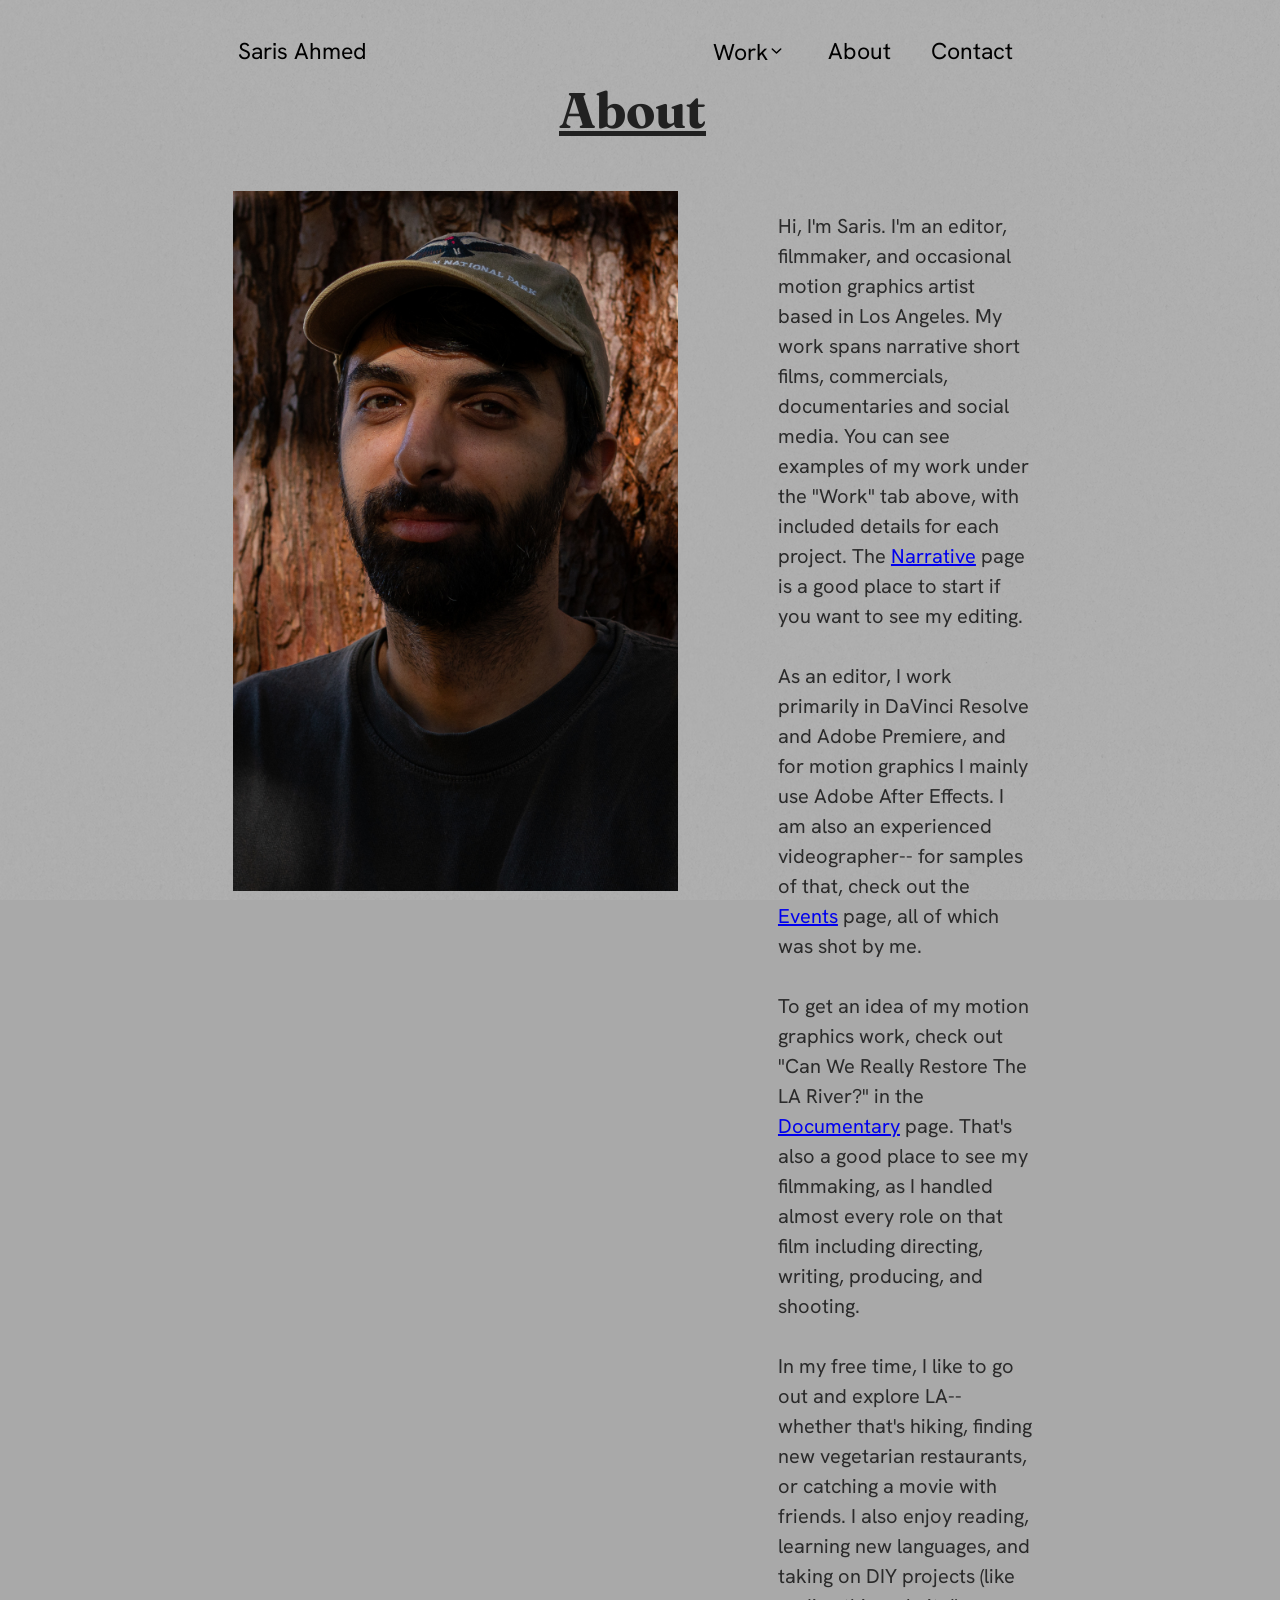
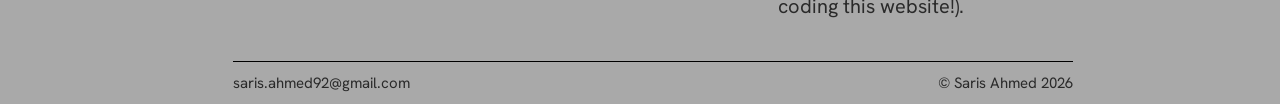
==== about.html @ 533abd67 "Mobile testing" ====
<!doctype html>
<html lang="en">
  <head>
    <meta charset="utf-8" />
    <meta name="viewport" content="width=device-width, initial-scale=1">
    <title>About - Saris Ahmed</title>
    <link
      href="https://fonts.googleapis.com/css?family=Roboto+Condensed:300%7CCinzel+Decorative:700"
      rel="stylesheet" />
    <link href="https://fonts.googleapis.com/css2?family=Fraunces:ital,opsz,wght@0,9..144,100..900;1,9..144,100..900&family=Hanken+Grotesk:ital,wght@0,100..900;1,100..900&display=swap" rel="stylesheet">  
    <link href="style.css" rel="stylesheet" />
    <link rel="stylesheet" href="https://cdnjs.cloudflare.com/ajax/libs/font-awesome/4.7.0/css/font-awesome.min.css">
	<script src="script.js" defer></script>
  </head>

  <body>
    <header>
		<!-- Main Menu goes here -->
        <nav class="navbar">
            <ul>
                <li><a class="saris" rel="home" href="index.html" title="Saris Ahmed" itemprop="url">Saris Ahmed</a></li>
                <li class="header_space"></li>
                <li>
                    <div class="dropdown">
                        <button class="dropbtn">Work</button>
                        <div class="dropdown-content">
                            <a href="narrative.html">Narrative</a>
                            <a href="documentary.html">Documentary</a>
                            <a href="events.html">Events</a>
                        </div>
                </li>
                <li><a href="about.html">About</a></li>
                <li><a href="contact.html">Contact</a></li>
            </ul>
        </nav>
    </header>

    <main>
        <article>
            <h1>About</h1>
                <div class="about">
                    <img src="images/portrait_trimmed.jpg" alt="Photo of me" height="700">
                    <p>Hi, I'm Saris. I'm an editor, filmmaker, and occasional motion graphics artist based in Los Angeles. My work spans narrative short films, commercials, documentaries and social media. You can see examples of my work under the "Work" tab above, with included details for each project. The <a href="file:///home/saris/Documents/web-projects/sarisahmed/narrative.html">Narrative</a> page is a good place to start if you want to see my editing.
                    <br><br>
                    As an editor, I work primarily in DaVinci Resolve and Adobe Premiere, and for motion graphics I mainly use Adobe After Effects. I am also an experienced videographer-- for samples of that, check out the <a href="file:///home/saris/Documents/web-projects/sarisahmed/events.html">Events</a> page, all of which was shot by me. 
                    <br><br>
                    To get an idea of my motion graphics work, check out "Can We Really Restore The LA River?" in the <a href="file:///home/saris/Documents/web-projects/sarisahmed/documentary.html">Documentary</a> page. That's also a good place to see my filmmaking, as I handled almost every role on that film including directing, writing, producing, and shooting.
                    <br><br>
                    In my free time, I like to go out and explore LA-- whether that's hiking, finding new vegetarian restaurants, or catching a movie with friends. I also enjoy reading, learning new languages, and taking on DIY projects (like coding this website!).</p>
                </div>
        </article>
    </main>

    <footer>
        <ul>
            <li>saris.ahmed92@gmail.com</li>
            <li class="footer_space"></li>
            <li>© Saris Ahmed 2026</li>
        </ul>
    </footer>
  </body>
</html>
---- style.css ----
/*****************/
/* General setup */
/*****************/

body {
  min-height: 100vh;
  margin: 0;
  display: flex;
  flex-direction: column;
}

html {
  font-size: 10px;
  background-color: darkgrey;
  scrollbar-gutter: stable;
  /* background-image: linear-gradient(to bottom, #f7f2eb 0, #f7f2eb 200px, #fff 700px, #fff 100%); */
}

html::before {
  content: "";
  position: fixed;
  background-repeat: repeat;
  inset: 0;
  background-image: url("images/film_grain.avif");
  opacity: 0.1; 
  z-index: -1; 
}

body {
  width: 60%;
  min-width: 800px;
  max-width: 1600px;
  margin: 0 auto;
}

/***************/
/* Typography */
/**************/

h1,
h2 {
  font-family: "Fraunces", serif;
  color: #212121;
  font-weight: bold;
  text-decoration: underline;
}

p,
li {
  font-family: "Hanken Grotesk", sans-serif;
  color: #2a2a2a;
}

h1 {
  font-size: 5rem;
  text-align: center;
}

h2 {
  font-size: 3rem;
  text-align: left;
}

p,
li {
  font-size: 1.6rem;
  line-height: 1.5;
}

/*****************/
/* Header layout */
/*****************/

h1 {
  margin-top: 0;
  margin-bottom: 3rem;
  justify-self: center;
}

header {
  margin-top: 3%;
}

.saris {
  margin-left: -1.5rem;
}

.header_space  {
  flex: 3;
}

nav ul {
  padding: 0;
  list-style-type: none;
  display: flex;
}

nav li {
  text-align: center;
  padding-left: 2rem;
  padding-right: 2rem;
}

nav a,
.dropdown .dropbtn {
  font-size: 2.3rem;
  /* text-transform: uppercase; */
  /* font-weight: bold; */
  text-decoration: none;
  color: black;
  display: block;
}

nav a {
  flex: 0 0 auto;
  white-space: nowrap;
}

/***************/
/* Main layout */
/***************/

main {
  flex: 1;
  display: flex;
  gap: 10px;
}

article {
  flex: 4;
}

.grid {
  width: 100%;
  max-width: 1100px;
  min-width: 0;
  height: auto;

  margin: 2rem auto;
  padding: 1.5rem;
  box-sizing: border-box;

  display: grid;
  grid-template-columns: minmax(0, 1fr) minmax(0, 1fr);
  gap: 3rem;
  align-items: center;
}

.grid_video {
  width: 100%;
  min-width: 0;
}

.grid_video iframe,
.grid_video video {
  display: block;
  width: 100%;
  height: auto;
  aspect-ratio: 16 / 9;
}

.grid p {
  padding: 0;
  margin: 0;
}

article .grid:nth-child(even) {
  background-color: #d9d9d955;
}

article .grid:nth-child(odd) {
  background-color: #8a8a8a40;
}

.about {
  margin-top: 5rem;
  display: flex;
  gap: 10rem;
}

/* @media (max-width: 700px) {
  .about {
    display: block;
    flex-direction: row;
    gap: 2rem;
    margin-top: 4rem;
  }

  .about p,
  .about img, {
    width: 100%;
    flex: 0 1 auto;
  }
} */

.about p {
  width: 50%;
  font-size: 2rem;
}

.email p {
  margin-top: 15rem;
  justify-self: center;
  text-align: center;
  font-size: 2.5rem;
}

footer {
  width: 105%;
  margin-top: auto;
  text-align: right;
}

footer ul {
  margin-top: 2rem;
  border-top: 1.2px solid black;
  padding: 1rem 0 0 0;
  list-style-type: none;
  display: flex;
}

footer li {
  font-size: 1.5rem;
}

.footer_space {
  flex: 3;
}

/********************/
/* Dropdown styling */
/********************/

.dropdown {
  float: left;
  overflow: hidden;
}

.dropdown .dropbtn {
  margin-top: 2px;
  border: none;
  outline: none;
  background-color: inherit;
  font-family: inherit;
  display: inline-flex;
}

.dropdown .dropbtn::after {
  content: url("images/chevron-down.svg");
  zoom: 70%;
  padding-top: 0.8rem;
  margin-right: -0.5rem;
  transition: transform 0.2s ease;
}

.dropdown:hover .dropbtn::after {
  content: url("images/chevron-down.svg");
  zoom: 70%;
  padding-bottom: -0.8em;
  margin-right: -0.5rem;
  transform: rotate(0.5turn);
  -webkit-mask: url("images/chevron-down.svg") center / contain no-repeat;
  mask: url("images/chevron-down.svg") center / contain no-repeat;
}

.navbar a:hover, .dropdown:hover .dropbtn {
  color: rgb(103, 103, 103);
  text-decoration: underline;
}

.dropdown-content {
  display: none;
  position: absolute;
  background-color: rgb(188, 188, 188);
  border: 1px solid black;
  min-width: 120px;
  box-shadow: 0px 8px 16px 0px rgba(0,0,0,0.2);
  z-index: 1;
}

.dropdown-content a {
  font-size: 1.7rem;
  float: none;
  color: black;
  padding: 12px 16px;
  text-decoration: none;
  display: block;
  text-align: left;
}

.dropdown:hover .dropdown-content {
  display: block;
}

/*******************/
/* Youtube styling */
/*******************/

.showreel_container .youtube-preview{
  width: 100%;
  max-width: none;
  margin: 2rem auto;
  aspect-ratio: 16 / 9;
  position: relative;
  overflow: hidden;
}

.youtube-preview {
  width: 100%;
  max-width: 600px;
  margin: 2rem auto;
  aspect-ratio: 16 / 9;
  position: relative;
  overflow: hidden;
}

.youtube-preview button,
.youtube-preview iframe,
.youtube-preview img {
  width: 100%;
  height: 100%;
}

.youtube-preview iframe {
  display: block;
  border: 0;
  width: 100%;
  height: 100%;
  inset: 0;
}

.youtube-preview button {
  position: relative;
  padding: 0;
  border: 0;
  cursor: pointer;
  background: none;
}

.youtube-preview img {
  display: block;
  object-fit: cover;
}

.play-button {
  position: absolute;
  top: 50%;
  left: 50%;
  transform: translate(-50%, -50%);

  padding: 0.7rem 1rem;
  color: white;
  background: #e62117;
  border-radius: 0.7rem;
  font-size: 1.5rem;
}

.showreel_container .play-button {
  zoom: 200%;
}
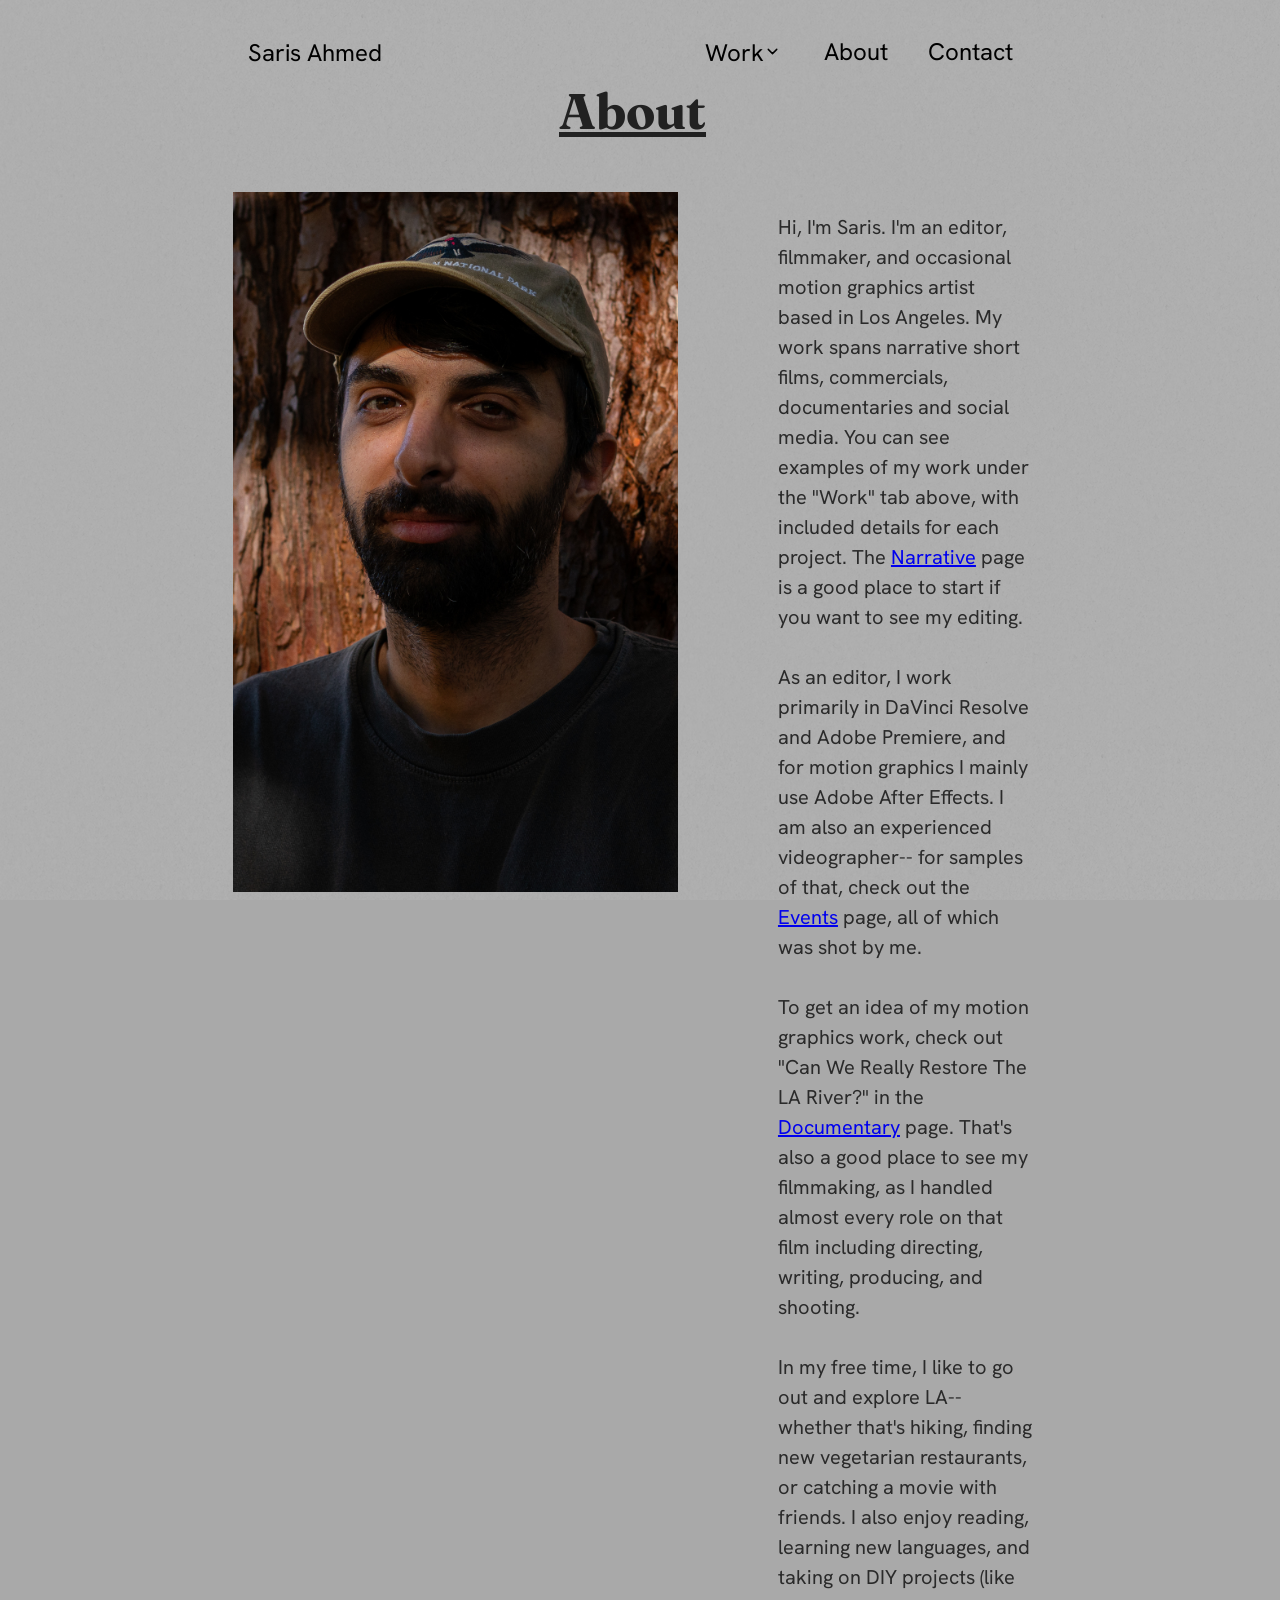
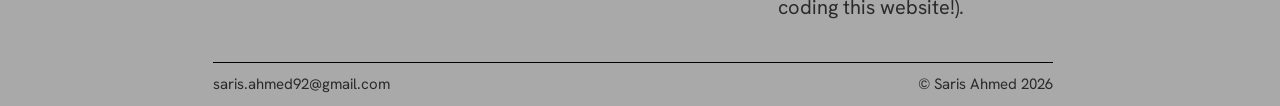
==== commit 09d96c03: "Mobile testing" ====
--- a/about.html
+++ b/about.html
@@ -16,10 +16,18 @@
   <body>
     <header>
 		<!-- Main Menu goes here -->
-        <nav class="navbar">
+        <a class="saris" rel="home" href="index.html" title="Saris Ahmed" itemprop="url">Saris Ahmed</a>
+        <button 
+            class="menu-toggle"
+            type="button" 
+            style="background: none; border: none; padding: 0; cursor: pointer;"
+            aria-controls="site-nav"
+            aria-expanded="false">
+            <img src="images/thin_hamburger_trimmed.png" alt="Description of button">
+        </button>
+        <nav class="navbar" id="site-nav">
             <ul>
-                <li><a class="saris" rel="home" href="index.html" title="Saris Ahmed" itemprop="url">Saris Ahmed</a></li>
-                <li class="header_space"></li>
+                <!-- <li class="header_space"></li> -->
                 <li>
                     <div class="dropdown">
                         <button class="dropbtn">Work</button>
@@ -28,6 +36,7 @@
                             <a href="documentary.html">Documentary</a>
                             <a href="events.html">Events</a>
                         </div>
+                    </div>
                 </li>
                 <li><a href="about.html">About</a></li>
                 <li><a href="contact.html">Contact</a></li>
@@ -39,7 +48,17 @@
         <article>
             <h1>About</h1>
                 <div class="about">
-                    <img src="images/portrait_trimmed.jpg" alt="Photo of me" height="700">
+                    <!-- <img src="images/portrait_trimmed.jpg" alt="Photo of me" height="700"> -->
+                    <picture>
+                        <source
+                            media="(max-width: 700px)"
+                            srcset="images/portrait_mobile2.jpg">
+
+                        <img
+                            src="images/portrait_trimmed.jpg"
+                            alt="Photo of me"
+                            height="700">
+                    </picture>
                     <p>Hi, I'm Saris. I'm an editor, filmmaker, and occasional motion graphics artist based in Los Angeles. My work spans narrative short films, commercials, documentaries and social media. You can see examples of my work under the "Work" tab above, with included details for each project. The <a href="file:///home/saris/Documents/web-projects/sarisahmed/narrative.html">Narrative</a> page is a good place to start if you want to see my editing.
                     <br><br>
                     As an editor, I work primarily in DaVinci Resolve and Adobe Premiere, and for motion graphics I mainly use Adobe After Effects. I am also an experienced videographer-- for samples of that, check out the <a href="file:///home/saris/Documents/web-projects/sarisahmed/events.html">Events</a> page, all of which was shot by me. 
--- a/style.css
+++ b/style.css
@@ -7,6 +7,7 @@
   margin: 0;
   display: flex;
   flex-direction: column;
+  font-family: "Hanken Grotesk", sans-serif;
 }
 
 html {
@@ -37,8 +38,7 @@
 /* Typography */
 /**************/
 
-h1,
-h2 {
+h1 {
   font-family: "Fraunces", serif;
   color: #212121;
   font-weight: bold;
@@ -47,7 +47,6 @@
 
 p,
 li {
-  font-family: "Hanken Grotesk", sans-serif;
   color: #2a2a2a;
 }
 
@@ -78,42 +77,111 @@
 }
 
 header {
+  width: 100%;
   margin-top: 3%;
+  display: flex;
+  justify-content: space-between;
+  /* border: 1px solid black; */
 }
 
 .saris {
-  margin-left: -1.5rem;
-}
-
-.header_space  {
-  flex: 3;
+  margin-left: 1.5rem;
+  align-self: center;
 }
 
 nav ul {
+  display: grid;
+  grid-auto-flow: column;
   padding: 0;
   list-style-type: none;
-  display: flex;
 }
 
 nav li {
-  text-align: center;
+  flex: 0 0 auto;
   padding-left: 2rem;
   padding-right: 2rem;
+  white-space: nowrap;
 }
 
 nav a,
+.saris,
 .dropdown .dropbtn {
-  font-size: 2.3rem;
-  /* text-transform: uppercase; */
-  /* font-weight: bold; */
+  font-size: 2.4rem;
   text-decoration: none;
   color: black;
   display: block;
 }
 
 nav a {
-  flex: 0 0 auto;
+  /* flex: 0 0 auto; */
   white-space: nowrap;
+}
+
+.menu-toggle {
+  display: none;
+  justify-self: right;
+}
+
+@media screen and (max-width: 700px) {
+  header {
+    flex-wrap: wrap;
+    align-items: center;
+  }
+
+  h1 {
+    margin-top: 5rem;
+    font-size: 9rem;
+  }
+
+  .saris {
+    flex: 1 1 auto;
+    margin: 1rem 0 0 3rem;
+    font-size: 4rem;
+  }
+  
+  .menu-toggle {
+    /* zoom: 150%; */
+    display: block;
+    margin-left: auto;
+    margin-right: 3rem;
+  }
+
+  #site-nav {
+    display: none;
+    flex: 0 0 100%;
+    order: 3;
+    width: 100%;
+    text-align: center;
+  }
+
+  nav ul {
+    margin-top: 4rem;
+    border: 2px solid black;
+    padding: 2rem;
+    margin-bottom: 1rem;
+  }
+
+  nav a,
+  .dropdown .dropbtn {
+    font-size: 6rem;
+    text-decoration: none;
+    color: #141414;
+    display: block;
+  }
+
+  .dropdown .dropbtn {
+    padding-left: 3rem;
+  }
+
+  #site-nav.is-open {
+    display: flex !important;
+    justify-content: center;
+  }
+
+  #site-nav.is-open ul {
+    display: flex;
+    flex-direction: column;
+  }
 }
 
 /***************/
@@ -124,6 +192,7 @@
   flex: 1;
   display: flex;
   gap: 10px;
+  min-width: 0;
 }
 
 article {
@@ -178,24 +247,44 @@
   gap: 10rem;
 }
 
-/* @media (max-width: 700px) {
+.about p {
+  width: 100%;
+  font-size: 2rem;
+}
+
+@media (max-width: 700px) {
   .about {
-    display: block;
-    flex-direction: row;
+    width: 100%;
+    max-width: 100%;
+    box-sizing: border-box;
+
+    display: flex;
+    flex-direction: column;
     gap: 2rem;
     margin-top: 4rem;
-  }
-
-  .about p,
-  .about img, {
+    padding: 0 5rem;
+  }
+
+  .about p {
     width: 100%;
-    flex: 0 1 auto;
-  }
-} */
-
-.about p {
-  width: 50%;
-  font-size: 2rem;
+    max-width: 100%;
+    flex: none;
+    margin: 0;
+    font-size: clamp(1.4rem, 6.5vw, 5rem);
+    overflow-wrap: break-word;
+    margin-top: 2rem;
+    padding-right: 1rem;
+    /* text-align: justify; */
+    /* hyphens: auto; */
+  }
+
+  .about img,
+  .about picture {
+    width: 100%;
+    max-width: 100%;
+    height: auto;
+    align-self: center;
+  }
 }
 
 .email p {
@@ -207,6 +296,7 @@
 
 footer {
   width: 105%;
+  align-self: center;
   margin-top: auto;
   text-align: right;
 }
@@ -225,6 +315,36 @@
 
 .footer_space {
   flex: 3;
+}
+
+@media (max-width: 700px) {
+  footer {
+    width: 90%;
+    margin-top: 5rem;
+    display: flex;
+    flex-direction: column;
+    border-top: 2px solid black;
+    padding: 0;
+  }
+
+  footer ul {
+    margin-top: none;
+    padding: 0;
+    flex-direction: column;
+    border-top: none;
+  }
+
+  footer li {
+    flex: none;
+    align-self: right;
+    padding-bottom: 0.3rem;
+    font-size: clamp(1.4rem, 5vw, 4rem);
+  }
+
+  .footer_space {
+    flex: none;
+  }
+
 }
 
 /********************/
@@ -292,6 +412,12 @@
   display: block;
 }
 
+@media screen and (max-width: 700px) {
+  .dropdown-content a {
+  font-size: 5rem;
+}
+}
+
 /*******************/
 /* Youtube styling */
 /*******************/
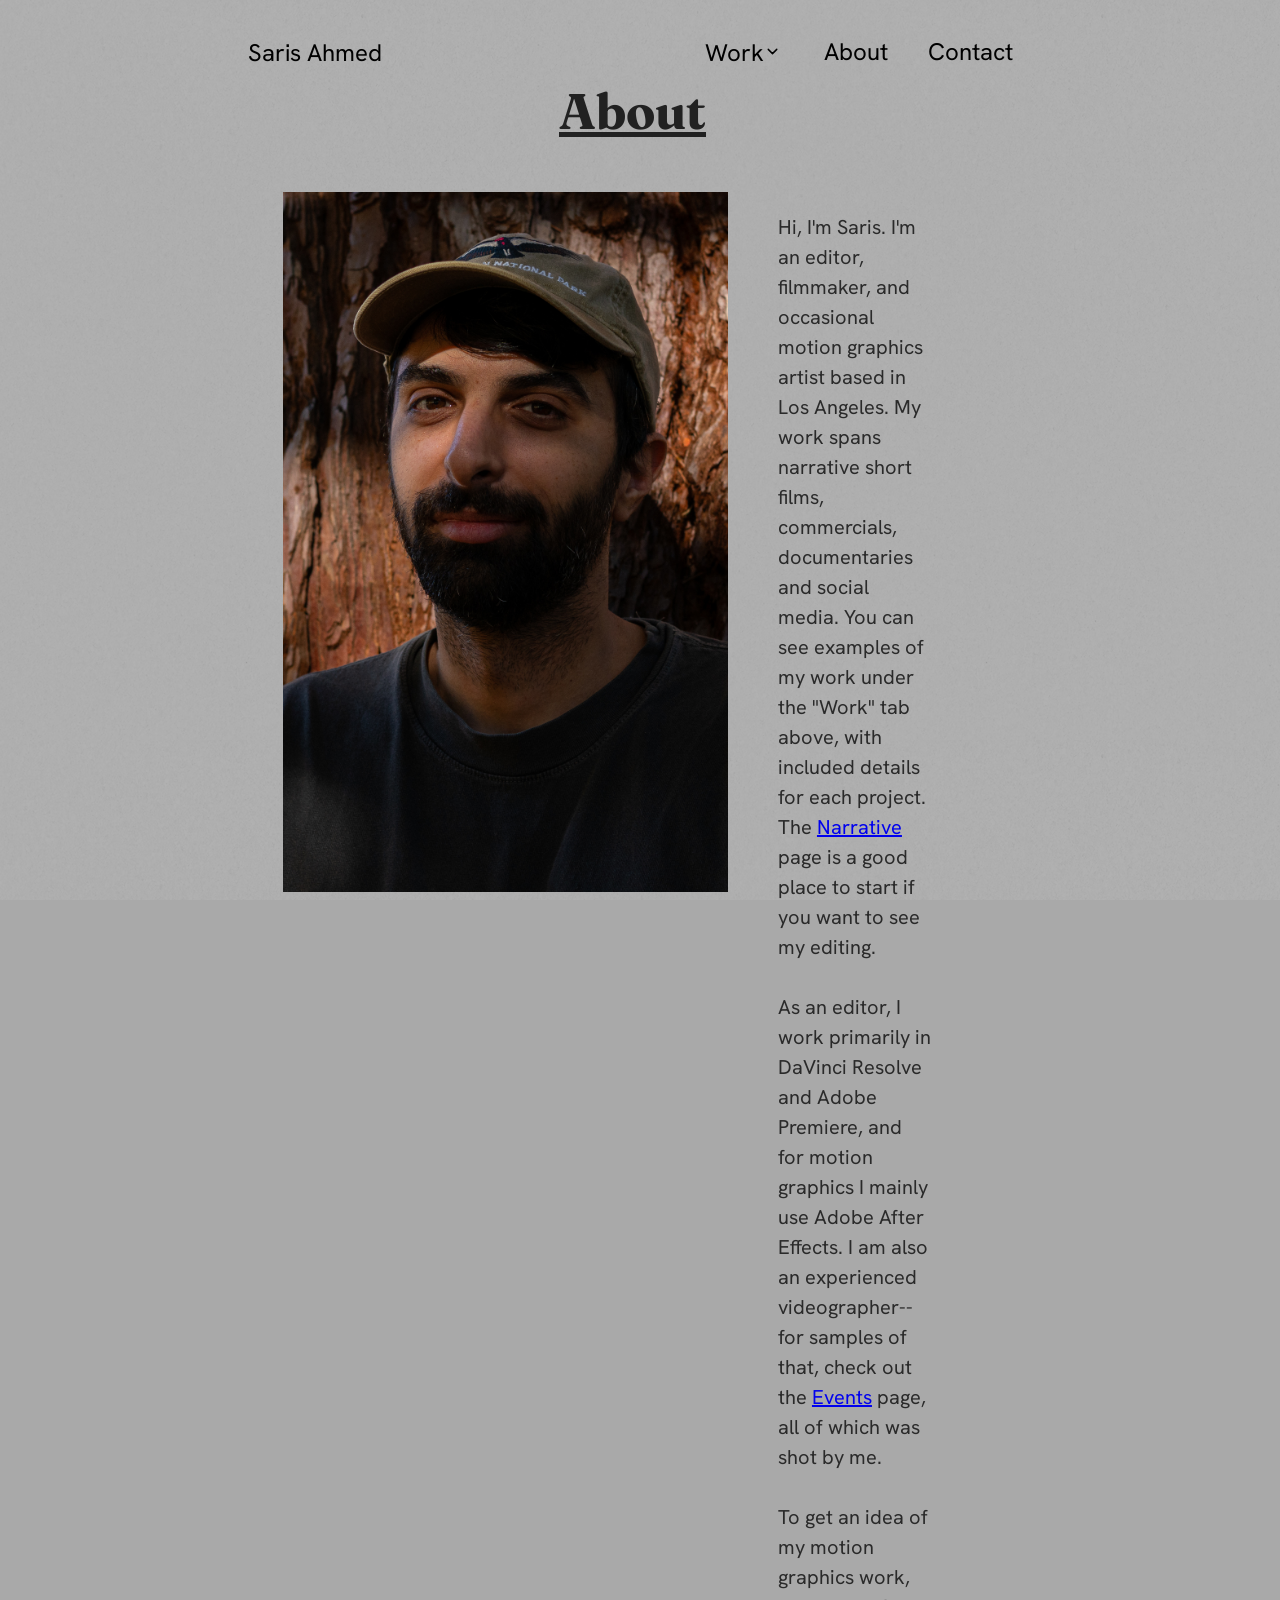
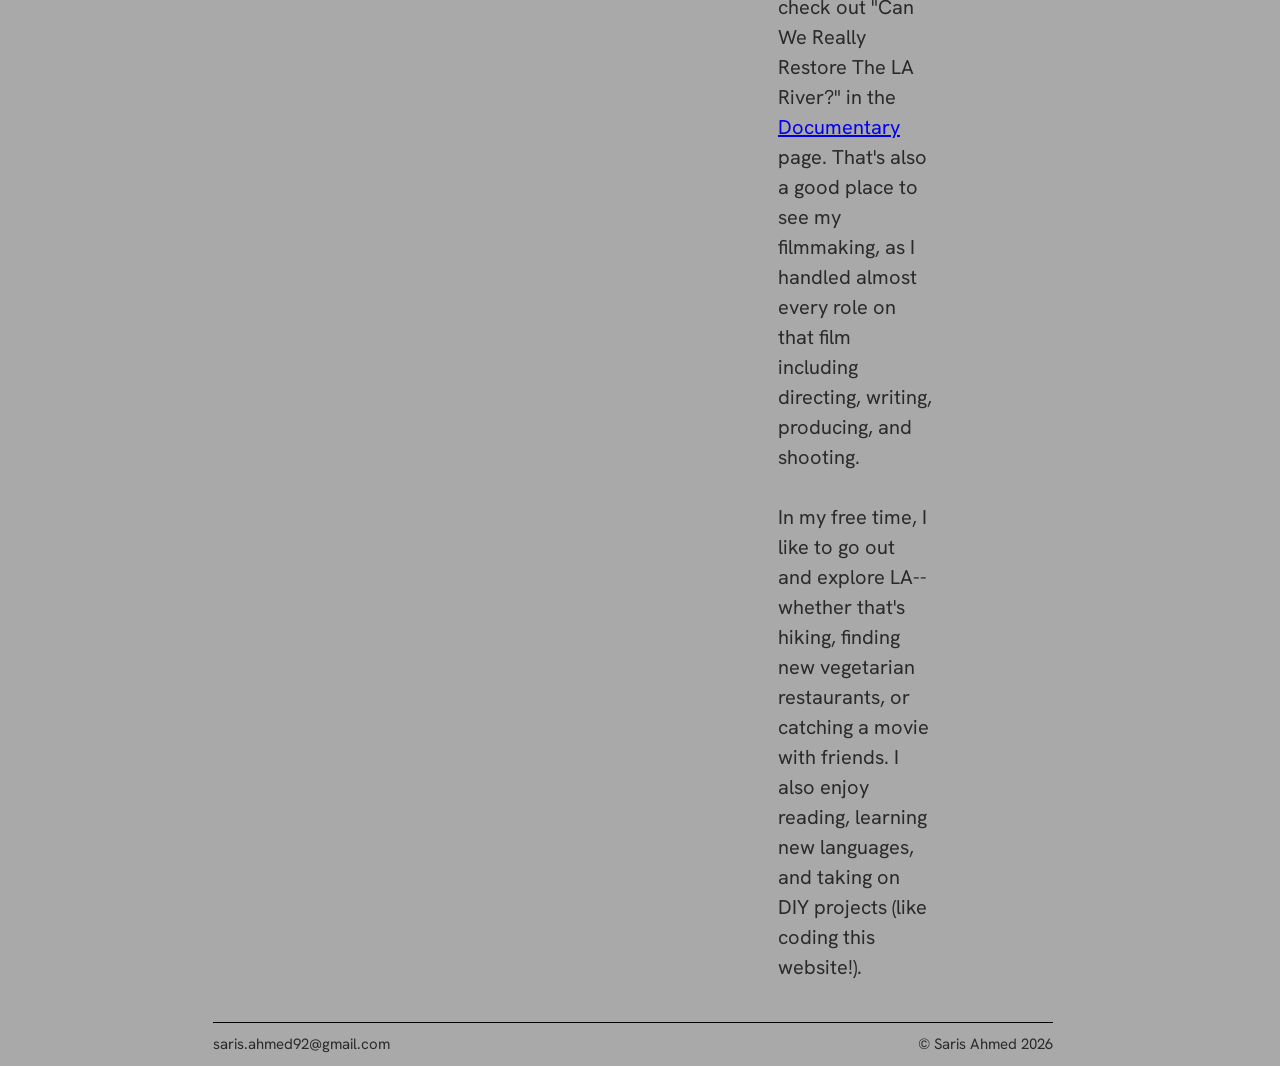
==== commit 7366561b: "Update mobile header" ====
--- a/about.html
+++ b/about.html
@@ -38,6 +38,9 @@
                         </div>
                     </div>
                 </li>
+                <li class="mobile_drop" id="drop_font"><a href="narrative.html">Narrative</a></li>
+                <li class="mobile_drop" id="drop_font"><a href="documentary.html">Documentary</a></li>
+                <li class="mobile_drop" id="drop_font"><a href="events.html">Events</a></li>
                 <li><a href="about.html">About</a></li>
                 <li><a href="contact.html">Contact</a></li>
             </ul>
@@ -59,11 +62,11 @@
                             alt="Photo of me"
                             height="700">
                     </picture>
-                    <p>Hi, I'm Saris. I'm an editor, filmmaker, and occasional motion graphics artist based in Los Angeles. My work spans narrative short films, commercials, documentaries and social media. You can see examples of my work under the "Work" tab above, with included details for each project. The <a href="file:///home/saris/Documents/web-projects/sarisahmed/narrative.html">Narrative</a> page is a good place to start if you want to see my editing.
+                    <p>Hi, I'm Saris. I'm an editor, filmmaker, and occasional motion graphics artist based in Los Angeles. My work spans narrative short films, commercials, documentaries and social media. You can see examples of my work under the "Work" tab above, with included details for each project. The <a href="narrative.html">Narrative</a> page is a good place to start if you want to see my editing.
                     <br><br>
-                    As an editor, I work primarily in DaVinci Resolve and Adobe Premiere, and for motion graphics I mainly use Adobe After Effects. I am also an experienced videographer-- for samples of that, check out the <a href="file:///home/saris/Documents/web-projects/sarisahmed/events.html">Events</a> page, all of which was shot by me. 
+                    As an editor, I work primarily in DaVinci Resolve and Adobe Premiere, and for motion graphics I mainly use Adobe After Effects. I am also an experienced videographer-- for samples of that, check out the <a href="events.html">Events</a> page, all of which was shot by me. 
                     <br><br>
-                    To get an idea of my motion graphics work, check out "Can We Really Restore The LA River?" in the <a href="file:///home/saris/Documents/web-projects/sarisahmed/documentary.html">Documentary</a> page. That's also a good place to see my filmmaking, as I handled almost every role on that film including directing, writing, producing, and shooting.
+                    To get an idea of my motion graphics work, check out "Can We Really Restore The LA River?" in the <a href="documentary.html">Documentary</a> page. That's also a good place to see my filmmaking, as I handled almost every role on that film including directing, writing, producing, and shooting.
                     <br><br>
                     In my free time, I like to go out and explore LA-- whether that's hiking, finding new vegetarian restaurants, or catching a movie with friends. I also enjoy reading, learning new languages, and taking on DIY projects (like coding this website!).</p>
                 </div>
--- a/style.css
+++ b/style.css
@@ -34,6 +34,15 @@
   margin: 0 auto;
 }
 
+@media screen and (max-width: 700px) {
+  body {
+    width: 100%;
+    min-width: 0;
+    max-width: none;
+    margin: 0;
+  }
+}
+
 /***************/
 /* Typography */
 /**************/
@@ -129,18 +138,18 @@
   }
 
   h1 {
-    margin-top: 5rem;
-    font-size: 9rem;
+    margin-top: 4rem;
+    font-size: 7rem;
   }
 
   .saris {
     flex: 1 1 auto;
     margin: 1rem 0 0 3rem;
-    font-size: 4rem;
+    font-size: 2rem;
   }
   
   .menu-toggle {
-    /* zoom: 150%; */
+    zoom: 80%;
     display: block;
     margin-left: auto;
     margin-right: 3rem;
@@ -154,29 +163,59 @@
     text-align: center;
   }
 
+  /* Hamburger dropdown animation */
+  /* #site-nav {
+  display: block;
+
+  flex: 0 0 100%;
+  max-height: 0;
+  overflow: hidden;
+  text-align: center;
+
+  opacity: 0;
+  visibility: hidden;
+  transform: translateY(-0.5rem);
+
+  transition:
+    max-height 0.25s ease,
+    opacity 0.2s ease,
+    transform 0.2s ease,
+    visibility 0s linear 0.25s;
+  } */
+
   nav ul {
     margin-top: 4rem;
     border: 2px solid black;
     padding: 2rem;
-    margin-bottom: 1rem;
+    margin-bottom: -2rem;
   }
 
   nav a,
   .dropdown .dropbtn {
-    font-size: 6rem;
+    font-size: 4rem;
     text-decoration: none;
     color: #141414;
     display: block;
   }
 
   .dropdown .dropbtn {
-    padding-left: 3rem;
+    padding-left: 2rem;
   }
 
   #site-nav.is-open {
     display: flex !important;
     justify-content: center;
   }
+
+  /* Hamburger dropdown animation */
+  /* #site-nav.is-open {
+    max-height: 30rem;
+    opacity: 1;
+    visibility: visible;
+    transform: translateY(0);
+
+    transition-delay: 0s;
+  } */
 
   #site-nav.is-open ul {
     display: flex;
@@ -243,13 +282,15 @@
 
 .about {
   margin-top: 5rem;
+  padding-left: 5rem;
   display: flex;
-  gap: 10rem;
+  gap: 5rem;
 }
 
 .about p {
   width: 100%;
   font-size: 2rem;
+  padding-right: 10rem;
 }
 
 @media (max-width: 700px) {
@@ -262,7 +303,7 @@
     flex-direction: column;
     gap: 2rem;
     margin-top: 4rem;
-    padding: 0 5rem;
+    padding: 0 3rem;
   }
 
   .about p {
@@ -270,10 +311,10 @@
     max-width: 100%;
     flex: none;
     margin: 0;
-    font-size: clamp(1.4rem, 6.5vw, 5rem);
+    font-size: clamp(1.4rem, 4vw, 5rem);
     overflow-wrap: break-word;
-    margin-top: 2rem;
-    padding-right: 1rem;
+    /* margin-top: 1rem; */
+    padding: 0 1rem 0 0;
     /* text-align: justify; */
     /* hyphens: auto; */
   }
@@ -338,7 +379,7 @@
     flex: none;
     align-self: right;
     padding-bottom: 0.3rem;
-    font-size: clamp(1.4rem, 5vw, 4rem);
+    font-size: clamp(1.4rem, 3vw, 4rem);
   }
 
   .footer_space {
@@ -388,7 +429,9 @@
   text-decoration: underline;
 }
 
-.dropdown-content {
+/* Pre dropdown animation settings */
+
+/* .dropdown-content {
   display: none;
   position: absolute;
   background-color: rgb(188, 188, 188);
@@ -396,6 +439,25 @@
   min-width: 120px;
   box-shadow: 0px 8px 16px 0px rgba(0,0,0,0.2);
   z-index: 1;
+} */
+
+.dropdown-content {
+  position: absolute;
+  background-color: rgb(188, 188, 188);
+  border: 1px solid black;
+  min-width: 120px;
+  box-shadow: 0px 8px 16px 0px rgba(0,0,0,0.2);
+  z-index: 1;
+
+  opacity: 0;
+  visibility: hidden;
+  pointer-events: none;
+  transform: translateY(-0.5rem);
+
+  transition:
+    opacity 0.15s ease,
+    transform 0.15s ease,
+    visibilty 0s linear 0.15s;
 }
 
 .dropdown-content a {
@@ -409,13 +471,40 @@
 }
 
 .dropdown:hover .dropdown-content {
-  display: block;
+  opacity: 1;
+  visibility: visible;
+  pointer-events: auto;
+  transform: translateY(0);
+
+  transition-delay: 0s;
+}
+
+#drop_font {
+  display: none;
 }
 
 @media screen and (max-width: 700px) {
+  nav ul {
+    /* position: absolute; */
+    background-color: rgb(188, 188, 188);
+  }
+
+  .dropdown-content {
+    position: absolute;
+    z-index: 2;
+  }
+
   .dropdown-content a {
-  font-size: 5rem;
-}
+    font-size: 3rem;
+  }
+
+  .dropdown {
+    display: none;
+  }
+
+  #drop_font {
+    display: block;
+  }
 }
 
 /*******************/
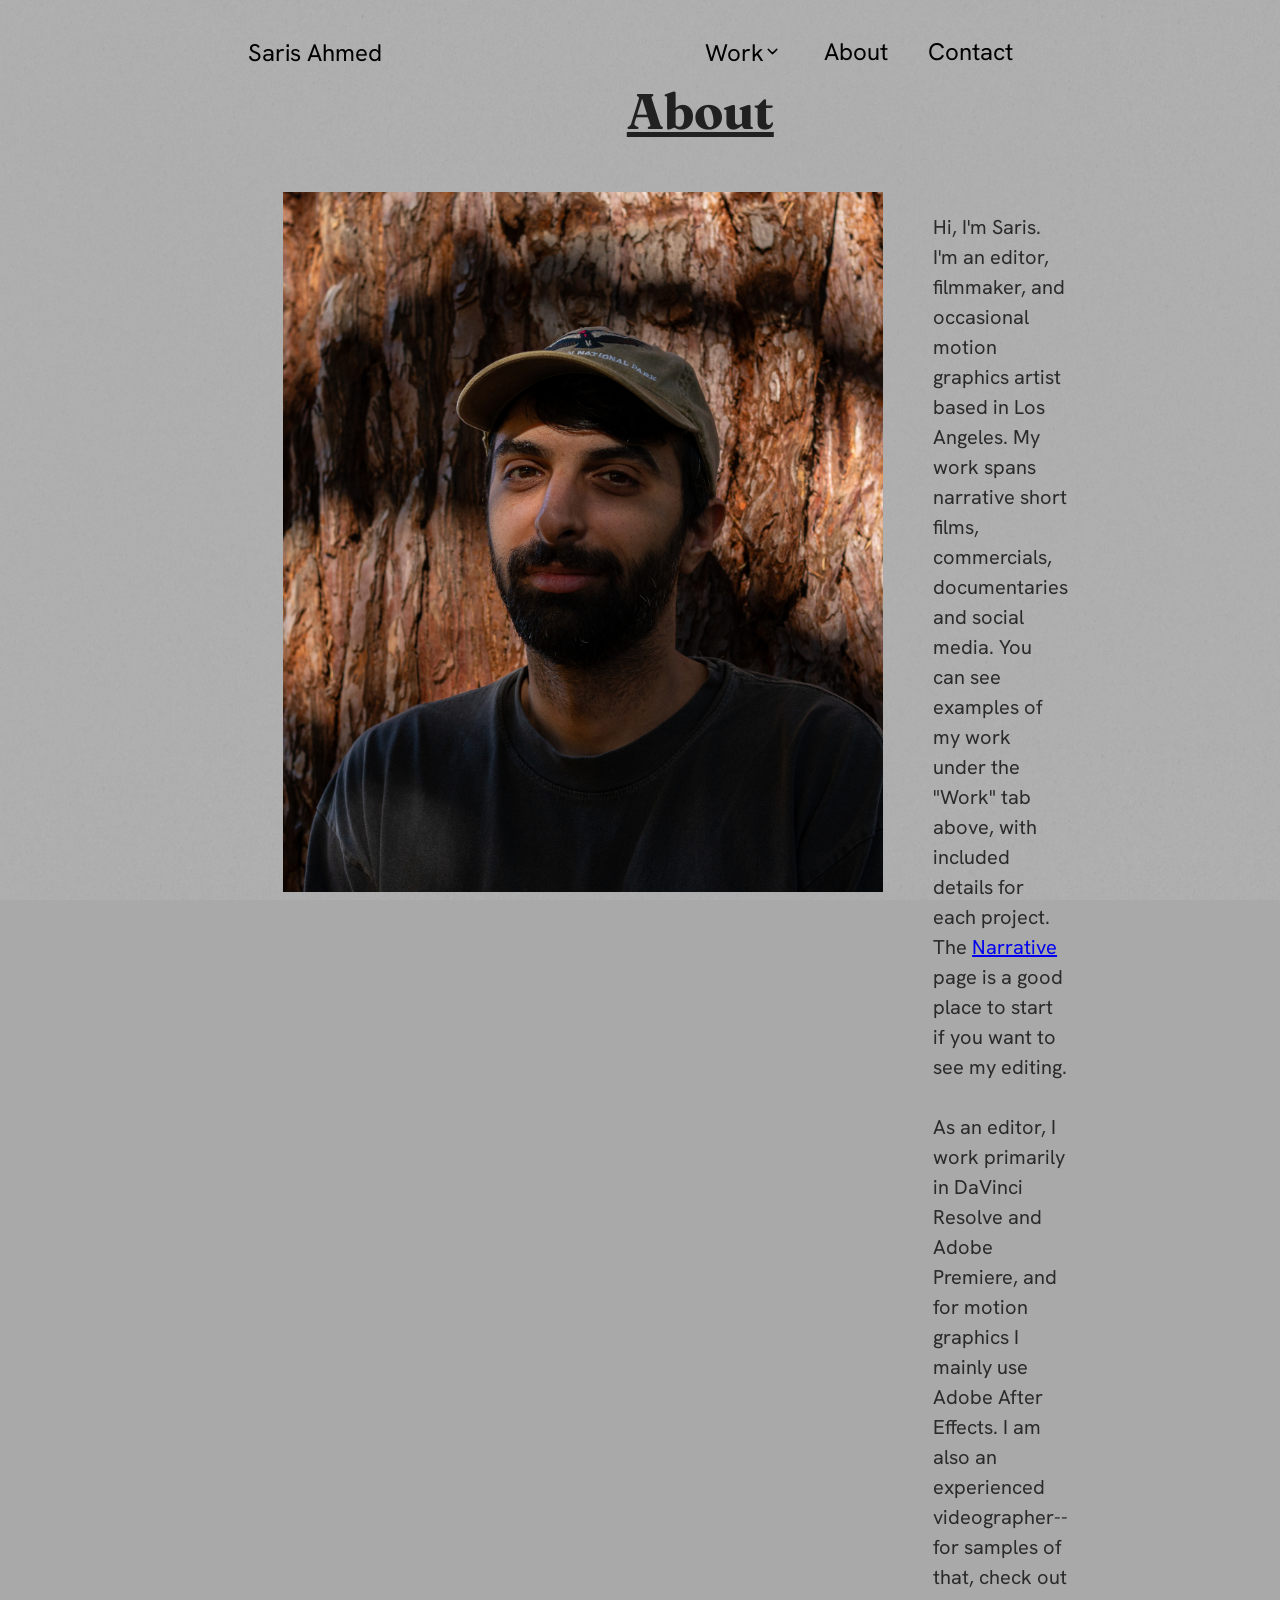
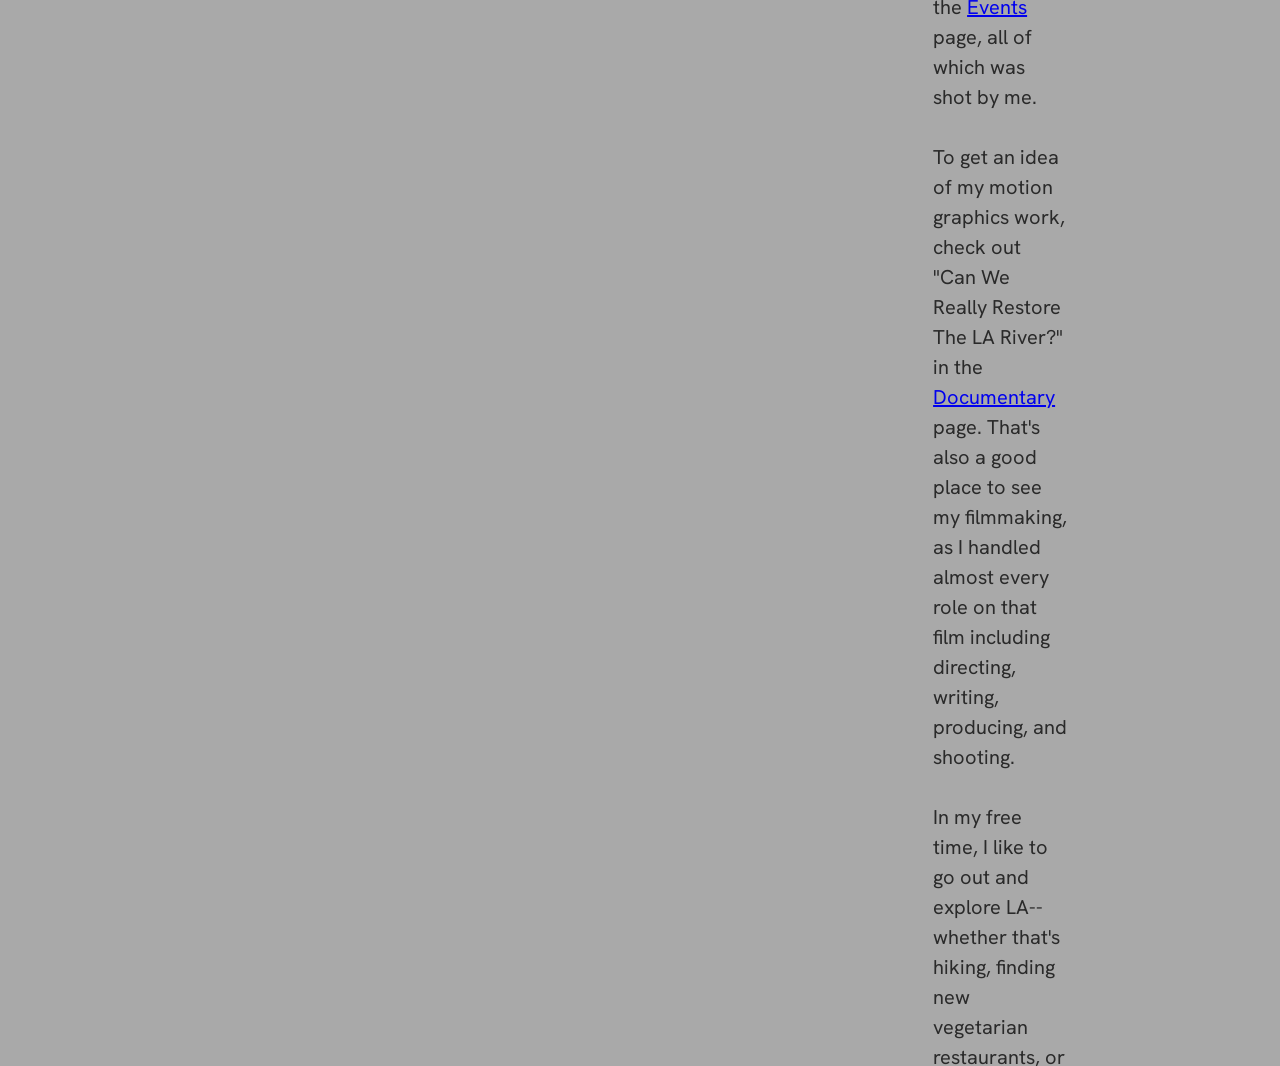
==== commit 51e177ff: "Update mobile header" ====
--- a/about.html
+++ b/about.html
@@ -27,7 +27,7 @@
         </button>
         <nav class="navbar" id="site-nav">
             <ul>
-                <!-- <li class="header_space"></li> -->
+                <li class="header_space"></li>
                 <li>
                     <div class="dropdown">
                         <button class="dropbtn">Work</button>
@@ -49,7 +49,7 @@
 
     <main>
         <article>
-            <h1>About</h1>
+            <h1 class="heading">About</h1>
                 <div class="about">
                     <!-- <img src="images/portrait_trimmed.jpg" alt="Photo of me" height="700"> -->
                     <picture>
--- a/style.css
+++ b/style.css
@@ -187,12 +187,12 @@
     margin-top: 4rem;
     border: 2px solid black;
     padding: 2rem;
-    margin-bottom: -2rem;
+    margin-bottom: 0;
   }
 
   nav a,
   .dropdown .dropbtn {
-    font-size: 4rem;
+    font-size: 3rem;
     text-decoration: none;
     color: #141414;
     display: block;
@@ -245,7 +245,6 @@
   height: auto;
 
   margin: 2rem auto;
-  padding: 1.5rem;
   box-sizing: border-box;
 
   display: grid;
@@ -293,7 +292,58 @@
   padding-right: 10rem;
 }
 
+.email p {
+  margin-top: 15rem;
+  justify-self: center;
+  text-align: center;
+  font-size: 2.5rem;
+}
+
+footer {
+  width: 105%;
+  align-self: center;
+  margin-top: auto;
+  text-align: right;
+}
+
+footer ul {
+  margin-top: 2rem;
+  border-top: 1.2px solid black;
+  padding: 1rem 0 0 0;
+  list-style-type: none;
+  display: flex;
+}
+
+footer li {
+  font-size: 1.5rem;
+}
+
+.footer_space {
+  flex: 3;
+}
+
 @media (max-width: 700px) {
+  .grid {
+    width: 95%;
+    padding: 0 1rem;
+    
+    margin: none;
+    gap: none;
+
+    grid-template-columns: auto;
+    grid-template-rows: 1fr 1fr;
+    justify-items: left;
+
+  }
+
+  .grid p {
+    padding: 0;
+    margin: 0;
+
+    margin-left: 2rem;
+    margin-top: -6rem;
+  }
+
   .about {
     width: 100%;
     max-width: 100%;
@@ -326,39 +376,11 @@
     height: auto;
     align-self: center;
   }
-}
-
-.email p {
-  margin-top: 15rem;
-  justify-self: center;
-  text-align: center;
-  font-size: 2.5rem;
-}
-
-footer {
-  width: 105%;
-  align-self: center;
-  margin-top: auto;
-  text-align: right;
-}
-
-footer ul {
-  margin-top: 2rem;
-  border-top: 1.2px solid black;
-  padding: 1rem 0 0 0;
-  list-style-type: none;
-  display: flex;
-}
-
-footer li {
-  font-size: 1.5rem;
-}
-
-.footer_space {
-  flex: 3;
-}
-
-@media (max-width: 700px) {
+
+  .heading {
+    font-size: 4rem;
+  }
+
   footer {
     width: 90%;
     margin-top: 5rem;
@@ -379,7 +401,7 @@
     flex: none;
     align-self: right;
     padding-bottom: 0.3rem;
-    font-size: clamp(1.4rem, 3vw, 4rem);
+    font-size: clamp(1rem, 3vw, 4rem);
   }
 
   .footer_space {
@@ -511,7 +533,7 @@
 /* Youtube styling */
 /*******************/
 
-.showreel_container .youtube-preview{
+.showreel_container .youtube-preview {
   width: 100%;
   max-width: none;
   margin: 2rem auto;
@@ -572,4 +594,10 @@
 
 .showreel_container .play-button {
   zoom: 200%;
+}
+
+@media screen and (max-width: 700px) {
+  .showreel_container .youtube-preview{
+    width: 90%;
+  }
 }
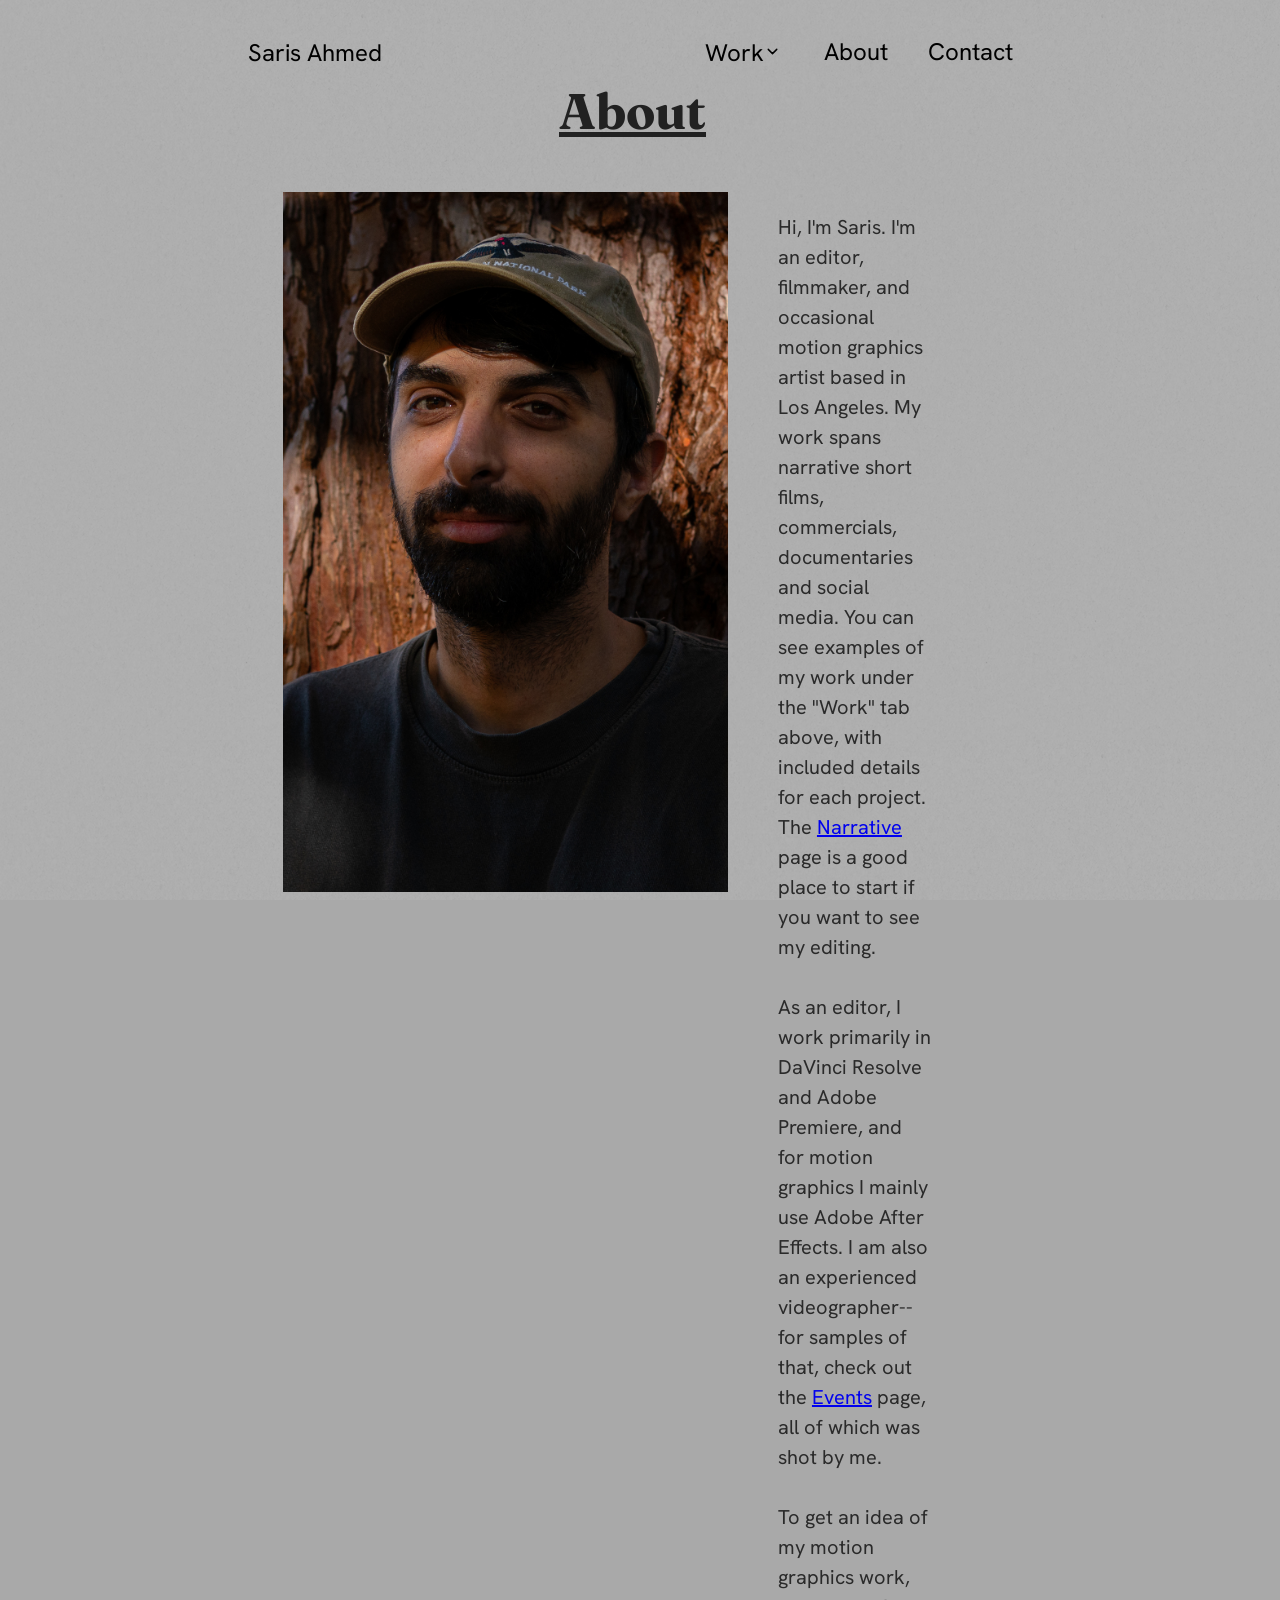
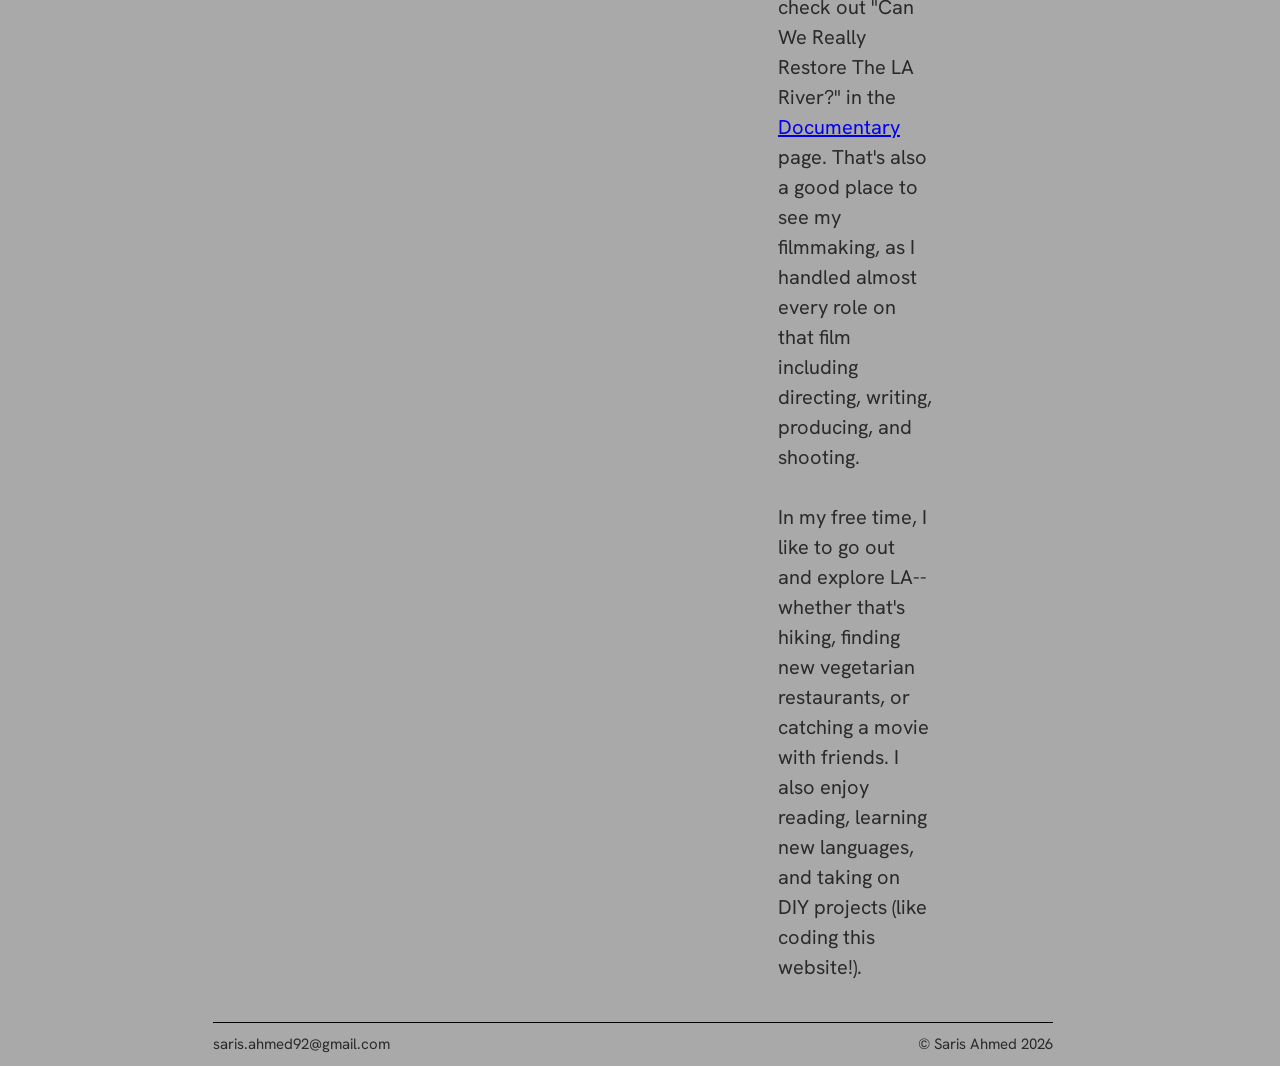
==== commit 7a97e515: "Update mobile header" ====
--- a/about.html
+++ b/about.html
@@ -11,6 +11,7 @@
     <link href="style.css" rel="stylesheet" />
     <link rel="stylesheet" href="https://cdnjs.cloudflare.com/ajax/libs/font-awesome/4.7.0/css/font-awesome.min.css">
 	<script src="script.js" defer></script>
+    <link rel="icon" type="image/x-icon" href="/favicon/favicon.ico">
   </head>
 
   <body>
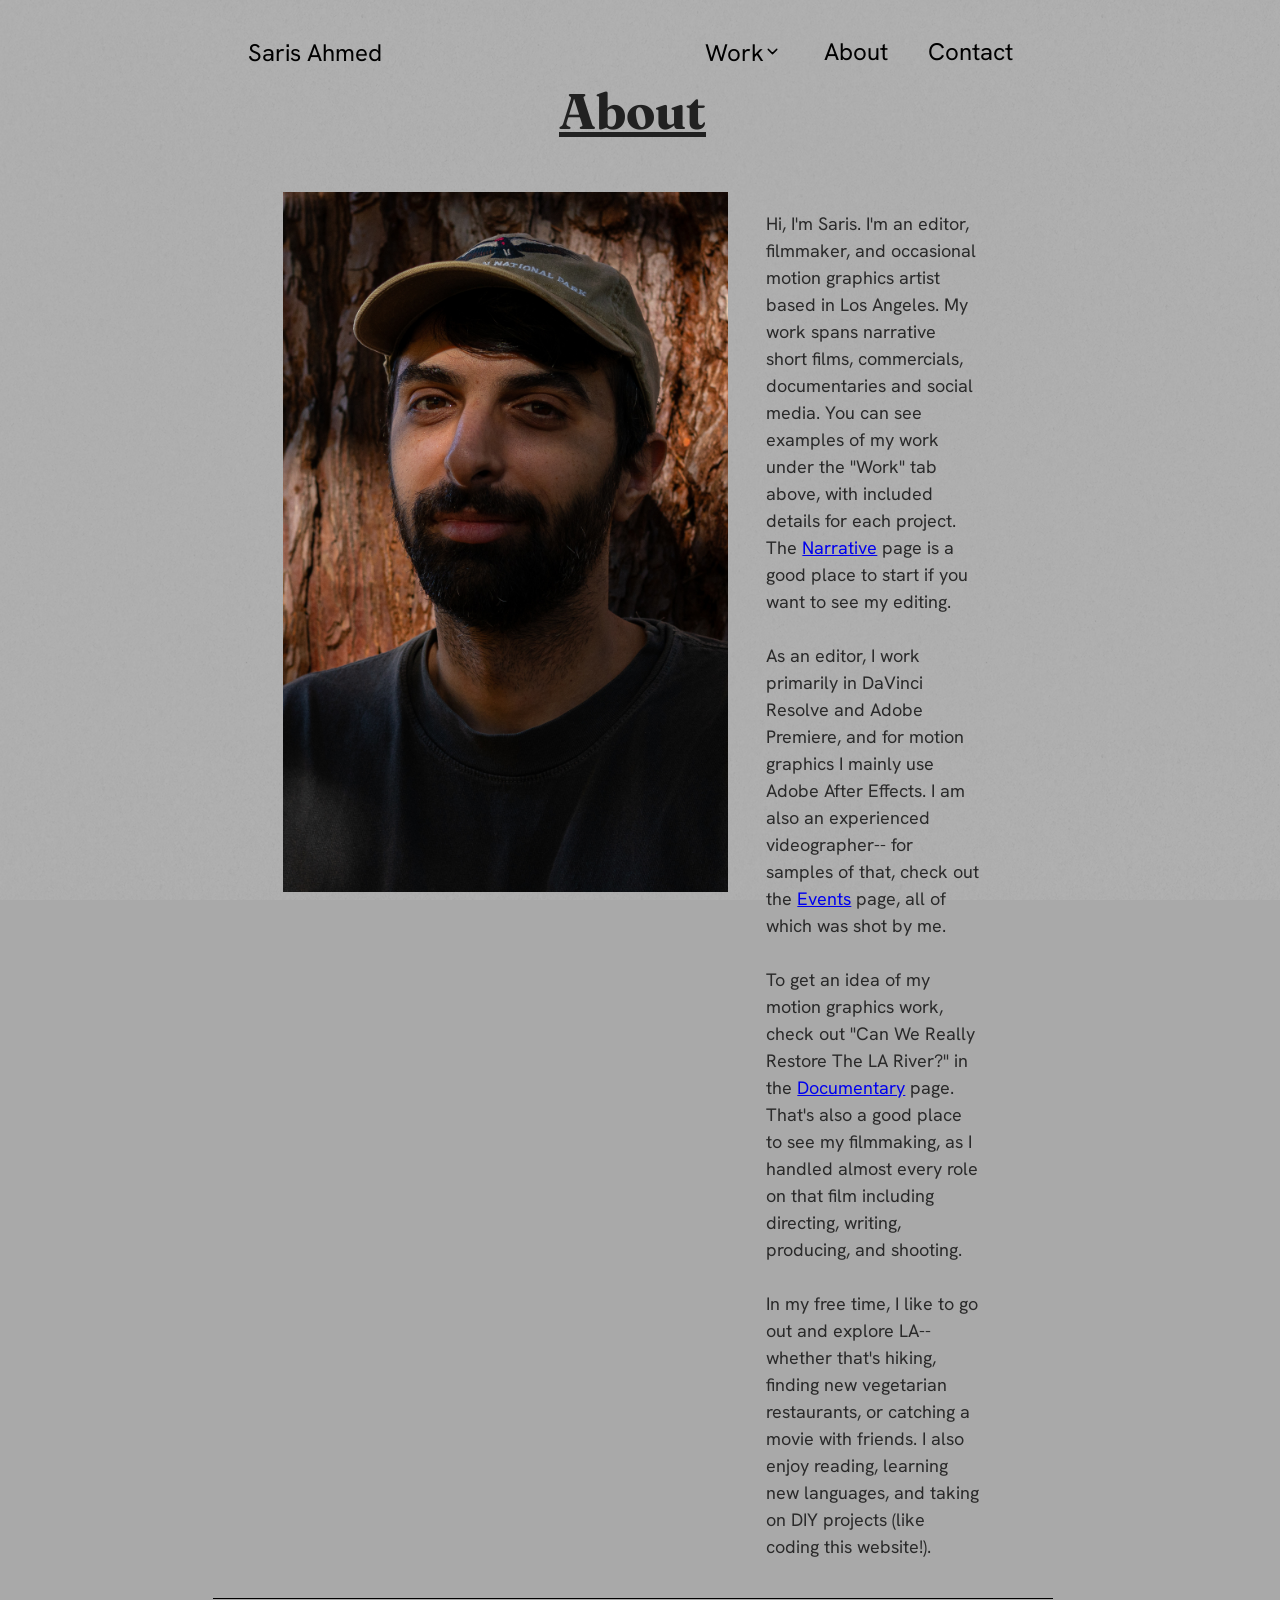
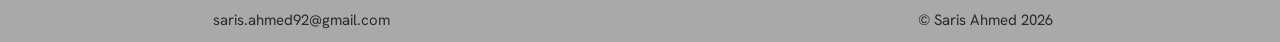
==== commit 53cf1826: "About page resizing" ====
--- a/about.html
+++ b/about.html
@@ -55,7 +55,7 @@
                     <!-- <img src="images/portrait_trimmed.jpg" alt="Photo of me" height="700"> -->
                     <picture>
                         <source
-                            media="(max-width: 700px)"
+                            media="(max-width: 1000px)"
                             srcset="images/portrait_mobile2.jpg">
 
                         <img
--- a/style.css
+++ b/style.css
@@ -246,6 +246,7 @@
 
   margin: 2rem auto;
   box-sizing: border-box;
+  padding-left: 1rem;
 
   display: grid;
   grid-template-columns: minmax(0, 1fr) minmax(0, 1fr);
@@ -268,6 +269,7 @@
 
 .grid p {
   padding: 0;
+  padding-right: 1rem;
   margin: 0;
 }
 
@@ -283,13 +285,14 @@
   margin-top: 5rem;
   padding-left: 5rem;
   display: flex;
-  gap: 5rem;
+  /* gap: 5rem; */
+  gap: clamp(2rem, 3vw, 6rem);
 }
 
 .about p {
-  width: 100%;
-  font-size: 2rem;
-  padding-right: 10rem;
+  /* border: 1px solid black; */
+  margin-right: clamp(3rem, 4vw, 10rem);
+  font-size: clamp(1.8rem, 1.1vw, 2rem);
 }
 
 .email p {
@@ -322,10 +325,10 @@
   flex: 3;
 }
 
-@media (max-width: 700px) {
+@media (max-width: 1000px) {
   .grid {
     width: 95%;
-    padding: 0 1rem;
+    padding-right: 1rem;
     
     margin: none;
     gap: none;
@@ -361,7 +364,7 @@
     max-width: 100%;
     flex: none;
     margin: 0;
-    font-size: clamp(1.4rem, 4vw, 5rem);
+    font-size: clamp(1.4rem, 4vw, 2rem);
     overflow-wrap: break-word;
     /* margin-top: 1rem; */
     padding: 0 1rem 0 0;
@@ -540,6 +543,8 @@
   aspect-ratio: 16 / 9;
   position: relative;
   overflow: hidden;
+  border: 10px solid #0f0f0f;
+  border-radius: 6px;
 }
 
 .youtube-preview {
@@ -549,6 +554,8 @@
   aspect-ratio: 16 / 9;
   position: relative;
   overflow: hidden;
+  border: 5px solid #0f0f0f;
+  border-radius: 3px;
 }
 
 .youtube-preview button,
